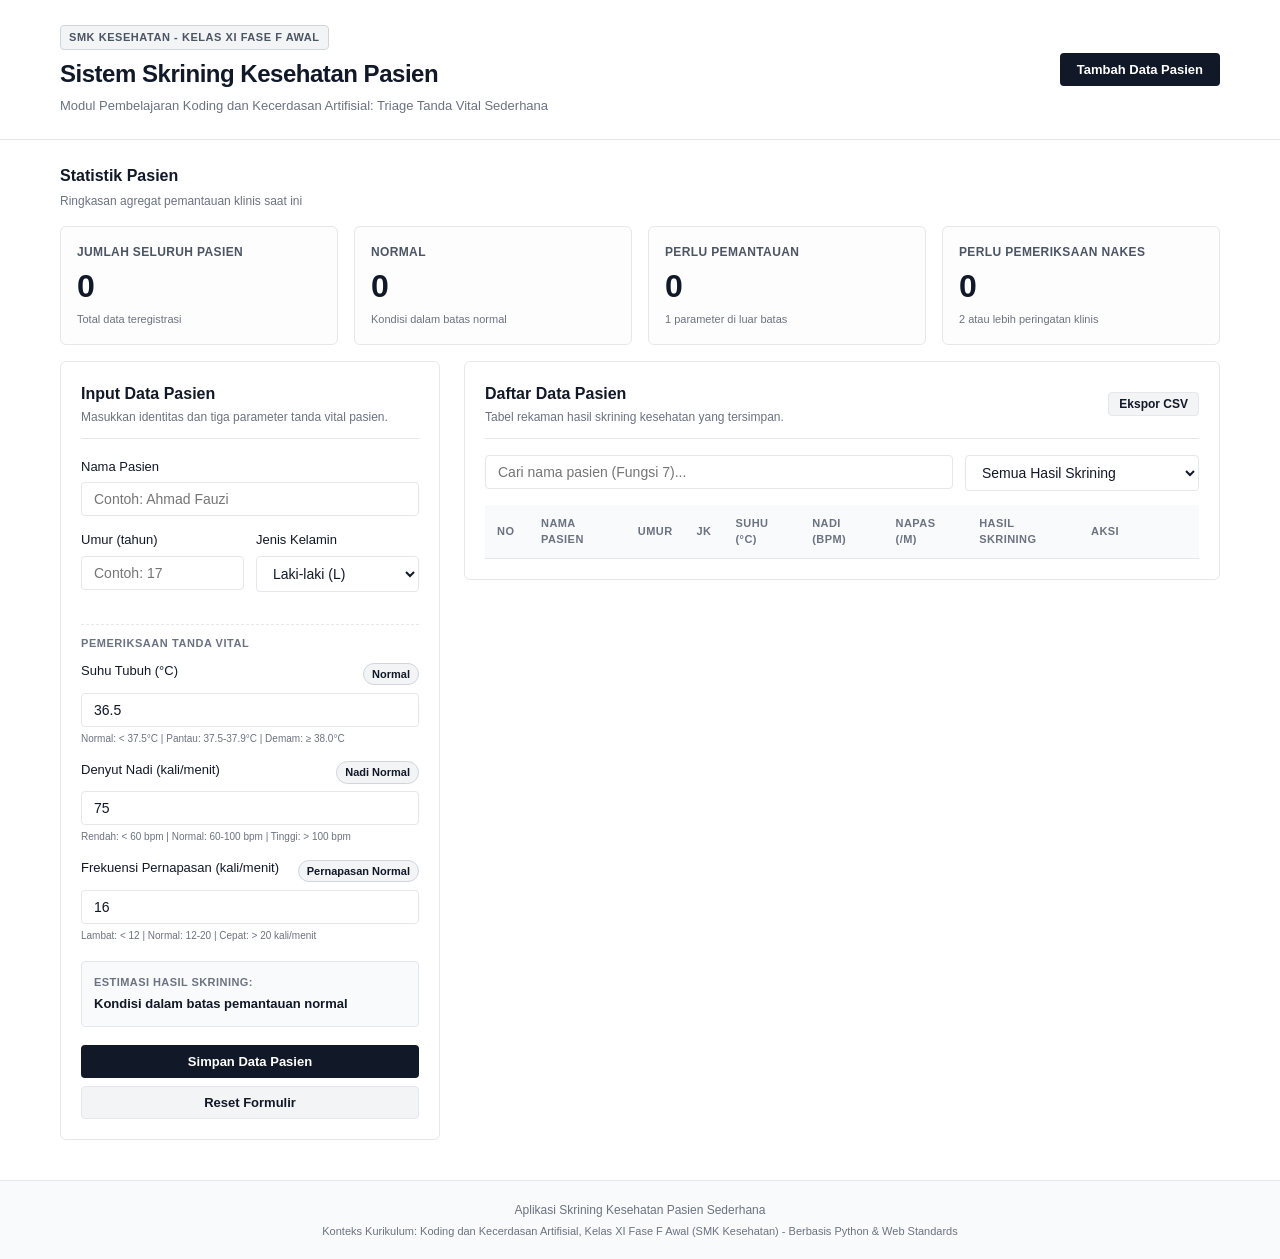
==== index.html @ f13327d2 "feat(pages): add root index.html and offline storage fallback for GitHub Pages" ====
<!DOCTYPE html>
<html lang="id">
<head>
  <meta charset="UTF-8">
  <meta name="viewport" content="width=device-width, initial-scale=1.0">
  <title>Sistem Skrining Kesehatan Pasien</title>
  <link rel="stylesheet" href="./static/css/style.css">
</head>
<body>
  <div class="app-layout">
    <header class="app-header">
      <div class="header-container">
        <div class="header-brand">
          <div class="brand-badge">SMK Kesehatan - Kelas XI Fase F Awal</div>
          <h1 class="brand-title">Sistem Skrining Kesehatan Pasien</h1>
          <p class="brand-subtitle">Modul Pembelajaran Koding dan Kecerdasan Artifisial: Triage Tanda Vital Sederhana</p>
        </div>
        <div class="header-actions">
          <button id="btn-scroll-form" class="btn btn-primary">Tambah Data Pasien</button>
        </div>
      </div>
    </header>

    <main class="app-main">
      <div class="container">
        <!-- STATISTIK PASIEN (MENU 4) -->
        <section class="stats-section">
          <div class="section-heading">
            <h2 class="section-title">Statistik Pasien</h2>
            <span class="section-caption">Ringkasan agregat pemantauan klinis saat ini</span>
          </div>
          <div class="stats-grid">
            <div class="stat-card">
              <div class="stat-label">Jumlah Seluruh Pasien</div>
              <div class="stat-value" id="stats-total">0</div>
              <div class="stat-meta">Total data teregistrasi</div>
            </div>
            <div class="stat-card">
              <div class="stat-label">Normal</div>
              <div class="stat-value" id="stats-normal">0</div>
              <div class="stat-meta">Kondisi dalam batas normal</div>
            </div>
            <div class="stat-card">
              <div class="stat-label">Perlu Pemantauan</div>
              <div class="stat-value" id="stats-pemantauan">0</div>
              <div class="stat-meta">1 parameter di luar batas</div>
            </div>
            <div class="stat-card">
              <div class="stat-label">Perlu Pemeriksaan Nakes</div>
              <div class="stat-value" id="stats-pemeriksaan">0</div>
              <div class="stat-meta">2 atau lebih peringatan klinis</div>
            </div>
          </div>
        </section>

        <div class="dashboard-split">
          <!-- FORM INPUT DATA PASIEN (MENU 1) -->
          <section class="form-section" id="form-container">
            <div class="panel">
              <div class="panel-header">
                <h2 class="panel-title">Input Data Pasien</h2>
                <p class="panel-desc">Masukkan identitas dan tiga parameter tanda vital pasien.</p>
              </div>

              <form id="patient-form" class="patient-form" novalidate>
                <div class="form-group">
                  <label for="input-nama" class="form-label">Nama Pasien</label>
                  <input type="text" id="input-nama" class="form-control" placeholder="Contoh: Ahmad Fauzi" required>
                </div>

                <div class="form-row">
                  <div class="form-group col-half">
                    <label for="input-umur" class="form-label">Umur (tahun)</label>
                    <input type="number" id="input-umur" class="form-control" placeholder="Contoh: 17" min="1" max="120" required>
                  </div>
                  <div class="form-group col-half">
                    <label for="input-gender" class="form-label">Jenis Kelamin</label>
                    <select id="input-gender" class="form-control" required>
                      <option value="L">Laki-laki (L)</option>
                      <option value="P">Perempuan (P)</option>
                    </select>
                  </div>
                </div>

                <div class="vital-section-title">Pemeriksaan Tanda Vital</div>

                <div class="form-group">
                  <div class="vital-header">
                    <label for="input-suhu" class="form-label">Suhu Tubuh (&deg;C)</label>
                    <span id="badge-suhu" class="status-pill">Normal</span>
                  </div>
                  <input type="number" id="input-suhu" class="form-control" step="0.1" placeholder="36.5" min="30" max="45" value="36.5" required>
                  <span class="field-hint">Normal: &lt; 37.5&deg;C | Pantau: 37.5-37.9&deg;C | Demam: &ge; 38.0&deg;C</span>
                </div>

                <div class="form-group">
                  <div class="vital-header">
                    <label for="input-nadi" class="form-label">Denyut Nadi (kali/menit)</label>
                    <span id="badge-nadi" class="status-pill">Nadi Normal</span>
                  </div>
                  <input type="number" id="input-nadi" class="form-control" placeholder="75" min="30" max="220" value="75" required>
                  <span class="field-hint">Rendah: &lt; 60 bpm | Normal: 60-100 bpm | Tinggi: &gt; 100 bpm</span>
                </div>

                <div class="form-group">
                  <div class="vital-header">
                    <label for="input-napas" class="form-label">Frekuensi Pernapasan (kali/menit)</label>
                    <span id="badge-napas" class="status-pill">Pernapasan Normal</span>
                  </div>
                  <input type="number" id="input-napas" class="form-control" placeholder="16" min="5" max="60" value="16" required>
                  <span class="field-hint">Lambat: &lt; 12 | Normal: 12-20 | Cepat: &gt; 20 kali/menit</span>
                </div>

                <!-- LIVE TRIAGE OUTCOME PREVIEW -->
                <div class="triage-preview-box">
                  <div class="triage-preview-label">Estimasi Hasil Skrining:</div>
                  <div id="badge-skrining-summary" class="triage-preview-value">
                    Kondisi dalam batas pemantauan normal
                  </div>
                </div>

                <div class="form-actions">
                  <button type="submit" id="btn-submit" class="btn btn-primary btn-block">
                    Simpan Data Pasien
                  </button>
                  <button type="button" id="btn-reset" class="btn btn-secondary btn-block">
                    Reset Formulir
                  </button>
                </div>
              </form>
            </div>
          </section>

          <!-- DAFTAR DATA PASIEN (MENU 2 & 3) -->
          <section class="table-section">
            <div class="panel">
              <div class="panel-header-split">
                <div>
                  <h2 class="panel-title">Daftar Data Pasien</h2>
                  <p class="panel-desc">Tabel rekaman hasil skrining kesehatan yang tersimpan.</p>
                </div>
                <div class="header-export">
                  <button id="btn-export-csv" class="btn btn-secondary btn-sm">Ekspor CSV</button>
                </div>
              </div>

              <!-- CARI PASIEN & FILTER -->
              <div class="filter-bar">
                <div class="search-box">
                  <input type="text" id="search-input" class="form-control" placeholder="Cari nama pasien (Fungsi 7)...">
                </div>
                <div class="filter-box">
                  <select id="filter-status" class="form-control">
                    <option value="">Semua Hasil Skrining</option>
                    <option value="Kondisi dalam batas pemantauan normal">Normal</option>
                    <option value="Perlu pemantauan lebih lanjut">Perlu Pemantauan</option>
                    <option value="Disarankan pemeriksaan oleh tenaga kesehatan">Perlu Pemeriksaan</option>
                  </select>
                </div>
              </div>

              <!-- TABLE -->
              <div class="table-responsive">
                <table class="data-table">
                  <thead>
                    <tr>
                      <th class="th-num">No</th>
                      <th>Nama Pasien</th>
                      <th>Umur</th>
                      <th>JK</th>
                      <th>Suhu (&deg;C)</th>
                      <th>Nadi (bpm)</th>
                      <th>Napas (/m)</th>
                      <th>Hasil Skrining</th>
                      <th class="th-action">Aksi</th>
                    </tr>
                  </thead>
                  <tbody id="table-body">
                    <!-- Populated dynamically via JS -->
                  </tbody>
                </table>
              </div>

              <div id="empty-state" class="empty-state" style="display: none;">
                <p class="empty-title">Belum ada data pasien.</p>
                <p class="empty-desc">Silakan masukkan data pasien baru pada formulir di sebelah kiri.</p>
              </div>
            </div>
          </section>
        </div>
      </div>

      <!-- MODAL DETAIL / REFERRAL SLIP -->
      <div id="detail-modal" class="modal-overlay" style="display: none;">
        <div class="modal-card">
          <div class="modal-header">
            <h3 class="modal-title">Lembar Skrining Pasien</h3>
            <button id="btn-close-modal" class="modal-close" aria-label="Tutup">&times;</button>
          </div>
          <div class="modal-body" id="modal-content">
            <!-- Populated via JS -->
          </div>
          <div class="modal-footer">
            <button id="btn-print-modal" class="btn btn-secondary">Cetak Slip</button>
            <button id="btn-dismiss-modal" class="btn btn-primary">Tutup</button>
          </div>
        </div>
      </div>

      <!-- TOAST NOTIFICATION -->
      <div id="toast" class="toast" style="display: none;"></div>
    </main>

    <footer class="app-footer">
      <div class="container footer-content">
        <p>Aplikasi Skrining Kesehatan Pasien Sederhana</p>
        <p class="footer-meta">Konteks Kurikulum: Koding dan Kecerdasan Artifisial, Kelas XI Fase F Awal (SMK Kesehatan) - Berbasis Python &amp; Web Standards</p>
      </div>
    </footer>
  </div>
  <script src="./static/js/app.js"></script>
</body>
</html>
---- static/css/style.css ----
/* Pure Crisp Monochrome Light Design System */
:root {
  --bg-page: #ffffff;
  --bg-panel: #ffffff;
  --bg-subtle: #f9fafb;
  --bg-card: #fdfdfd;
  --border-light: #e5e7eb;
  --border-focus: #111827;
  --text-main: #111827;
  --text-muted: #4b5563;
  --text-caption: #6b7280;
  --btn-primary-bg: #111827;
  --btn-primary-text: #ffffff;
  --btn-secondary-bg: #f3f4f6;
  --btn-secondary-text: #111827;
  --btn-secondary-border: #e5e7eb;
  --pill-bg: #f3f4f6;
  --pill-border: #d1d5db;
  --pill-text: #111827;
  --danger-text: #991b1b;
  --danger-bg: #fef2f2;
  --danger-border: #fecaca;
  --warning-text: #854d0e;
  --warning-bg: #fefce8;
  --warning-border: #fef08a;
  --success-text: #166534;
  --success-bg: #f0fdf4;
  --success-border: #bbf7d0;
  --radius-sm: 4px;
  --radius-md: 6px;
  --radius-lg: 8px;
  --font-family: -apple-system, BlinkMacSystemFont, "Segoe UI", Roboto, "Helvetica Neue", Arial, sans-serif;
}

* {
  box-sizing: border-box;
  margin: 0;
  padding: 0;
}

body {
  font-family: var(--font-family);
  background-color: var(--bg-page);
  color: var(--text-main);
  line-height: 1.5;
  -webkit-font-smoothing: antialiased;
}

.app-layout {
  min-height: 100vh;
  display: flex;
  flex-direction: column;
}

.container {
  max-width: 1200px;
  margin: 0 auto;
  padding: 0 20px;
  width: 100%;
}

/* Header */
.app-header {
  border-bottom: 1px solid var(--border-light);
  background-color: var(--bg-page);
  padding: 24px 0;
}

.header-container {
  max-width: 1200px;
  margin: 0 auto;
  padding: 0 20px;
  display: flex;
  justify-content: space-between;
  align-items: center;
  flex-wrap: wrap;
  gap: 16px;
}

.brand-badge {
  display: inline-block;
  font-size: 11px;
  font-weight: 600;
  text-transform: uppercase;
  letter-spacing: 0.05em;
  padding: 3px 8px;
  background-color: var(--pill-bg);
  border: 1px solid var(--pill-border);
  border-radius: var(--radius-sm);
  color: var(--text-muted);
  margin-bottom: 6px;
}

.brand-title {
  font-size: 24px;
  font-weight: 700;
  letter-spacing: -0.02em;
  color: var(--text-main);
}

.brand-subtitle {
  font-size: 13px;
  color: var(--text-caption);
  margin-top: 4px;
}

/* Stats Section */
.stats-section {
  padding: 24px 0 16px;
}

.section-heading {
  margin-bottom: 14px;
}

.section-title {
  font-size: 16px;
  font-weight: 600;
  color: var(--text-main);
}

.section-caption {
  font-size: 12px;
  color: var(--text-caption);
}

.stats-grid {
  display: grid;
  grid-template-columns: repeat(auto-fit, minmax(220px, 1fr));
  gap: 16px;
}

.stat-card {
  background: var(--bg-card);
  border: 1px solid var(--border-light);
  border-radius: var(--radius-md);
  padding: 16px;
}

.stat-label {
  font-size: 12px;
  font-weight: 600;
  text-transform: uppercase;
  letter-spacing: 0.03em;
  color: var(--text-muted);
}

.stat-value {
  font-size: 32px;
  font-weight: 700;
  line-height: 1.2;
  margin: 6px 0;
  color: var(--text-main);
}

.stat-meta {
  font-size: 11px;
  color: var(--text-caption);
}

/* Split Dashboard Layout */
.dashboard-split {
  display: grid;
  grid-template-columns: 380px 1fr;
  gap: 24px;
  margin-bottom: 40px;
  align-items: start;
}

@media (max-width: 960px) {
  .dashboard-split {
    grid-template-columns: 1fr;
  }
}

/* Panels */
.panel {
  background: var(--bg-panel);
  border: 1px solid var(--border-light);
  border-radius: var(--radius-md);
  padding: 20px;
}

.panel-header {
  margin-bottom: 18px;
  padding-bottom: 12px;
  border-bottom: 1px solid var(--border-light);
}

.panel-header-split {
  display: flex;
  justify-content: space-between;
  align-items: center;
  margin-bottom: 16px;
  padding-bottom: 12px;
  border-bottom: 1px solid var(--border-light);
  flex-wrap: wrap;
  gap: 10px;
}

.panel-title {
  font-size: 16px;
  font-weight: 600;
  color: var(--text-main);
}

.panel-desc {
  font-size: 12px;
  color: var(--text-caption);
  margin-top: 2px;
}

/* Forms */
.form-group {
  margin-bottom: 14px;
}

.form-row {
  display: flex;
  gap: 12px;
}

.col-half {
  flex: 1;
}

.form-label {
  display: block;
  font-size: 13px;
  font-weight: 500;
  color: var(--text-main);
  margin-bottom: 6px;
}

.vital-header {
  display: flex;
  justify-content: space-between;
  align-items: center;
  margin-bottom: 6px;
}

.vital-section-title {
  font-size: 11px;
  font-weight: 700;
  text-transform: uppercase;
  letter-spacing: 0.05em;
  color: var(--text-caption);
  margin: 18px 0 10px;
  padding-top: 10px;
  border-top: 1px dashed var(--border-light);
}

.form-control {
  width: 100%;
  padding: 8px 12px;
  font-size: 14px;
  font-family: inherit;
  color: var(--text-main);
  background-color: #ffffff;
  border: 1px solid var(--border-light);
  border-radius: var(--radius-sm);
  outline: none;
  transition: border-color 0.15s ease;
}

.form-control:focus {
  border-color: var(--border-focus);
}

.field-hint {
  display: block;
  font-size: 10px;
  color: var(--text-caption);
  margin-top: 4px;
}

/* Status Pills */
.status-pill {
  display: inline-block;
  font-size: 11px;
  font-weight: 600;
  padding: 2px 8px;
  border-radius: 9999px;
  background-color: var(--pill-bg);
  border: 1px solid var(--pill-border);
  color: var(--pill-text);
}

.status-pill.status-normal {
  background-color: var(--success-bg);
  border-color: var(--success-border);
  color: var(--success-text);
}

.status-pill.status-warning {
  background-color: var(--warning-bg);
  border-color: var(--warning-border);
  color: var(--warning-text);
}

.status-pill.status-danger {
  background-color: var(--danger-bg);
  border-color: var(--danger-border);
  color: var(--danger-text);
}

/* Triage Preview Box */
.triage-preview-box {
  background-color: var(--bg-subtle);
  border: 1px solid var(--border-light);
  border-radius: var(--radius-sm);
  padding: 12px;
  margin: 18px 0;
}

.triage-preview-label {
  font-size: 11px;
  text-transform: uppercase;
  font-weight: 600;
  letter-spacing: 0.04em;
  color: var(--text-caption);
  margin-bottom: 4px;
}

.triage-preview-value {
  font-size: 13px;
  font-weight: 600;
  color: var(--text-main);
}

/* Buttons */
.btn {
  display: inline-flex;
  align-items: center;
  justify-content: center;
  font-size: 13px;
  font-weight: 600;
  font-family: inherit;
  padding: 8px 16px;
  border-radius: var(--radius-sm);
  cursor: pointer;
  border: 1px solid transparent;
  transition: opacity 0.15s ease, background-color 0.15s ease;
  text-decoration: none;
}

.btn-primary {
  background-color: var(--btn-primary-bg);
  color: var(--btn-primary-text);
}

.btn-primary:hover {
  opacity: 0.9;
}

.btn-secondary {
  background-color: var(--btn-secondary-bg);
  color: var(--btn-secondary-text);
  border-color: var(--btn-secondary-border);
}

.btn-secondary:hover {
  background-color: #e5e7eb;
}

.btn-sm {
  padding: 4px 10px;
  font-size: 12px;
}

.btn-block {
  width: 100%;
}

.form-actions {
  display: flex;
  flex-direction: column;
  gap: 8px;
  margin-top: 16px;
}

/* Filter Bar */
.filter-bar {
  display: flex;
  gap: 12px;
  margin-bottom: 14px;
  flex-wrap: wrap;
}

.search-box {
  flex: 2;
  min-width: 200px;
}

.filter-box {
  flex: 1;
  min-width: 160px;
}

/* Table */
.table-responsive {
  overflow-x: auto;
}

.data-table {
  width: 100%;
  border-collapse: collapse;
  font-size: 13px;
}

.data-table th {
  text-align: left;
  padding: 10px 12px;
  font-size: 11px;
  font-weight: 600;
  text-transform: uppercase;
  letter-spacing: 0.04em;
  color: var(--text-caption);
  background-color: var(--bg-subtle);
  border-bottom: 1px solid var(--border-light);
}

.data-table td {
  padding: 12px;
  border-bottom: 1px solid var(--border-light);
  vertical-align: middle;
}

.data-table tr:hover {
  background-color: #fafafa;
}

.th-num {
  width: 44px;
}

.th-action {
  width: 120px;
  text-align: right;
}

.action-btns {
  display: flex;
  gap: 6px;
  justify-content: flex-end;
}

.btn-table-icon {
  padding: 3px 8px;
  font-size: 11px;
  font-weight: 500;
  border-radius: var(--radius-sm);
  border: 1px solid var(--border-light);
  background-color: #ffffff;
  color: var(--text-main);
  cursor: pointer;
}

.btn-table-icon:hover {
  background-color: var(--bg-subtle);
}

.btn-table-danger {
  color: var(--danger-text);
  border-color: var(--danger-border);
}

.btn-table-danger:hover {
  background-color: var(--danger-bg);
}

/* Empty State */
.empty-state {
  text-align: center;
  padding: 40px 20px;
}

.empty-title {
  font-size: 14px;
  font-weight: 600;
  color: var(--text-main);
}

.empty-desc {
  font-size: 12px;
  color: var(--text-caption);
  margin-top: 4px;
}

/* Modal */
.modal-overlay {
  position: fixed;
  inset: 0;
  background-color: rgba(0, 0, 0, 0.4);
  display: flex;
  align-items: center;
  justify-content: center;
  padding: 20px;
  z-index: 1000;
}

.modal-card {
  background-color: #ffffff;
  border: 1px solid var(--border-light);
  border-radius: var(--radius-md);
  max-width: 520px;
  width: 100%;
  box-shadow: 0 10px 25px rgba(0, 0, 0, 0.1);
}

.modal-header {
  display: flex;
  justify-content: space-between;
  align-items: center;
  padding: 16px 20px;
  border-bottom: 1px solid var(--border-light);
}

.modal-title {
  font-size: 15px;
  font-weight: 600;
  color: var(--text-main);
}

.modal-close {
  background: none;
  border: none;
  font-size: 20px;
  line-height: 1;
  color: var(--text-caption);
  cursor: pointer;
}

.modal-body {
  padding: 20px;
  font-size: 13px;
}

.modal-footer {
  display: flex;
  justify-content: flex-end;
  gap: 8px;
  padding: 12px 20px;
  border-top: 1px solid var(--border-light);
  background-color: var(--bg-subtle);
}

.slip-detail-grid {
  display: grid;
  grid-template-columns: 140px 1fr;
  row-gap: 8px;
  column-gap: 12px;
  margin-top: 12px;
}

.slip-label {
  font-weight: 600;
  color: var(--text-muted);
}

.slip-value {
  color: var(--text-main);
}

/* Toast */
.toast {
  position: fixed;
  bottom: 24px;
  right: 24px;
  background-color: var(--text-main);
  color: #ffffff;
  padding: 10px 16px;
  border-radius: var(--radius-sm);
  font-size: 12px;
  font-weight: 500;
  box-shadow: 0 4px 12px rgba(0, 0, 0, 0.15);
  z-index: 2000;
}

/* Footer */
.app-footer {
  margin-top: auto;
  border-top: 1px solid var(--border-light);
  padding: 20px 0;
  background-color: var(--bg-subtle);
}

.footer-content {
  font-size: 12px;
  color: var(--text-caption);
  text-align: center;
}

.footer-meta {
  font-size: 11px;
  margin-top: 4px;
}
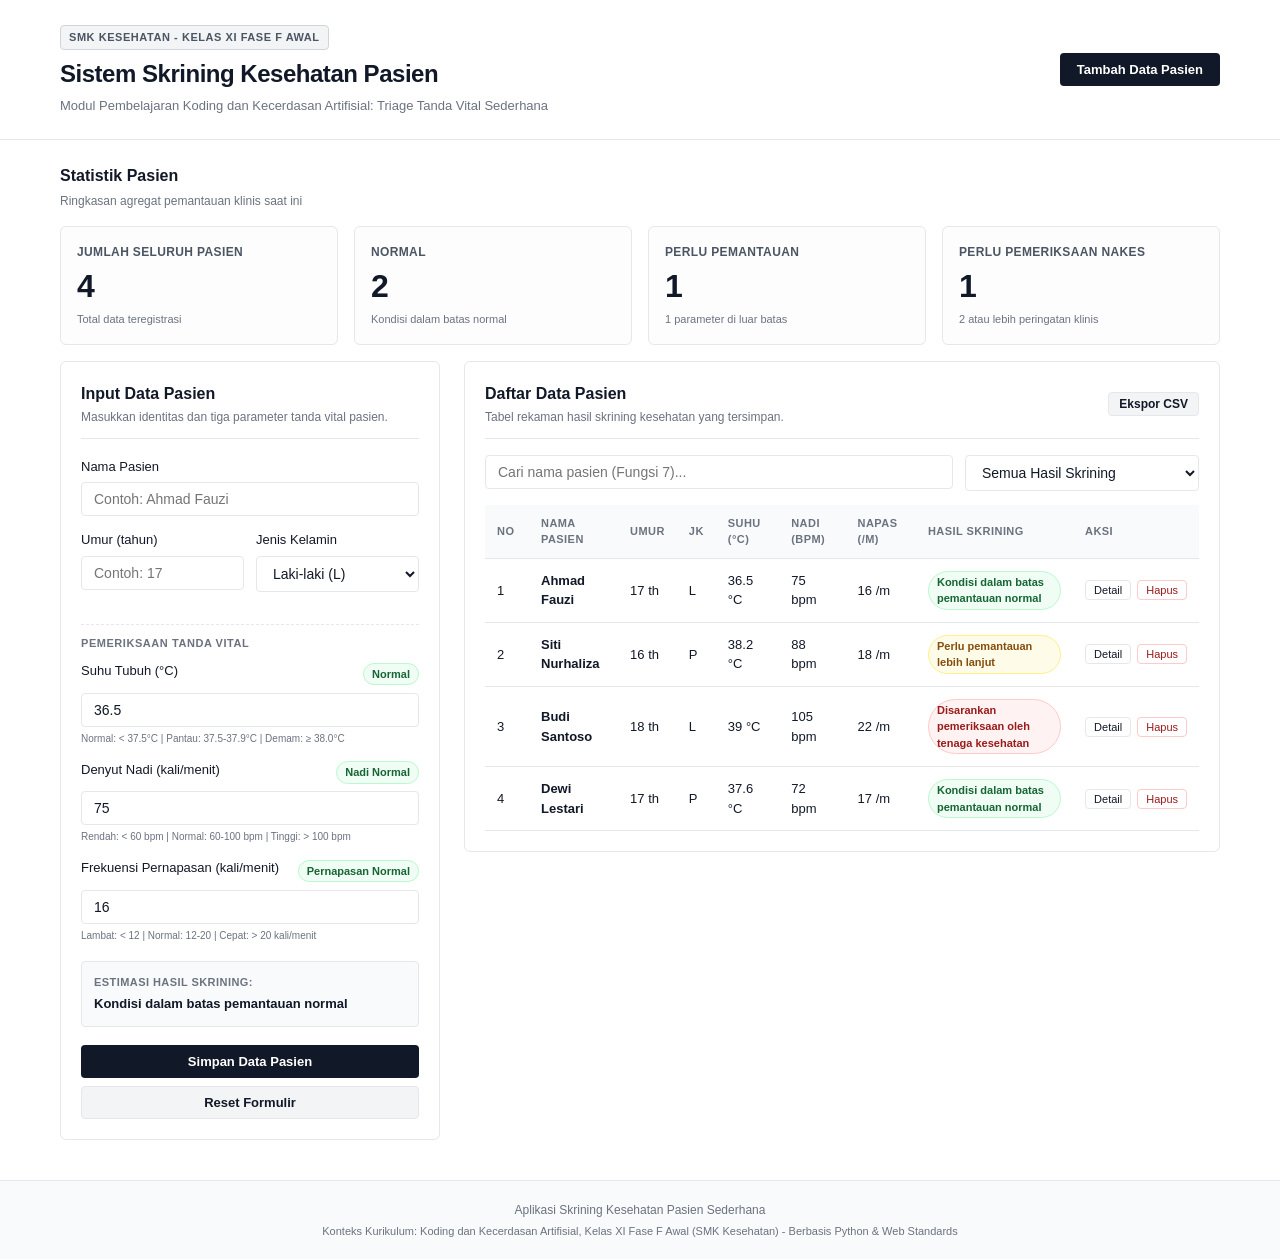
==== commit a06fcf29: "fix(triage): restore client script and reactive vital evaluation (closes task-002)" ====
--- a/index.html
+++ b/index.html
@@ -221,3 +221,4 @@
   <script src="./static/js/app.js"></script>
 </body>
 </html>
+
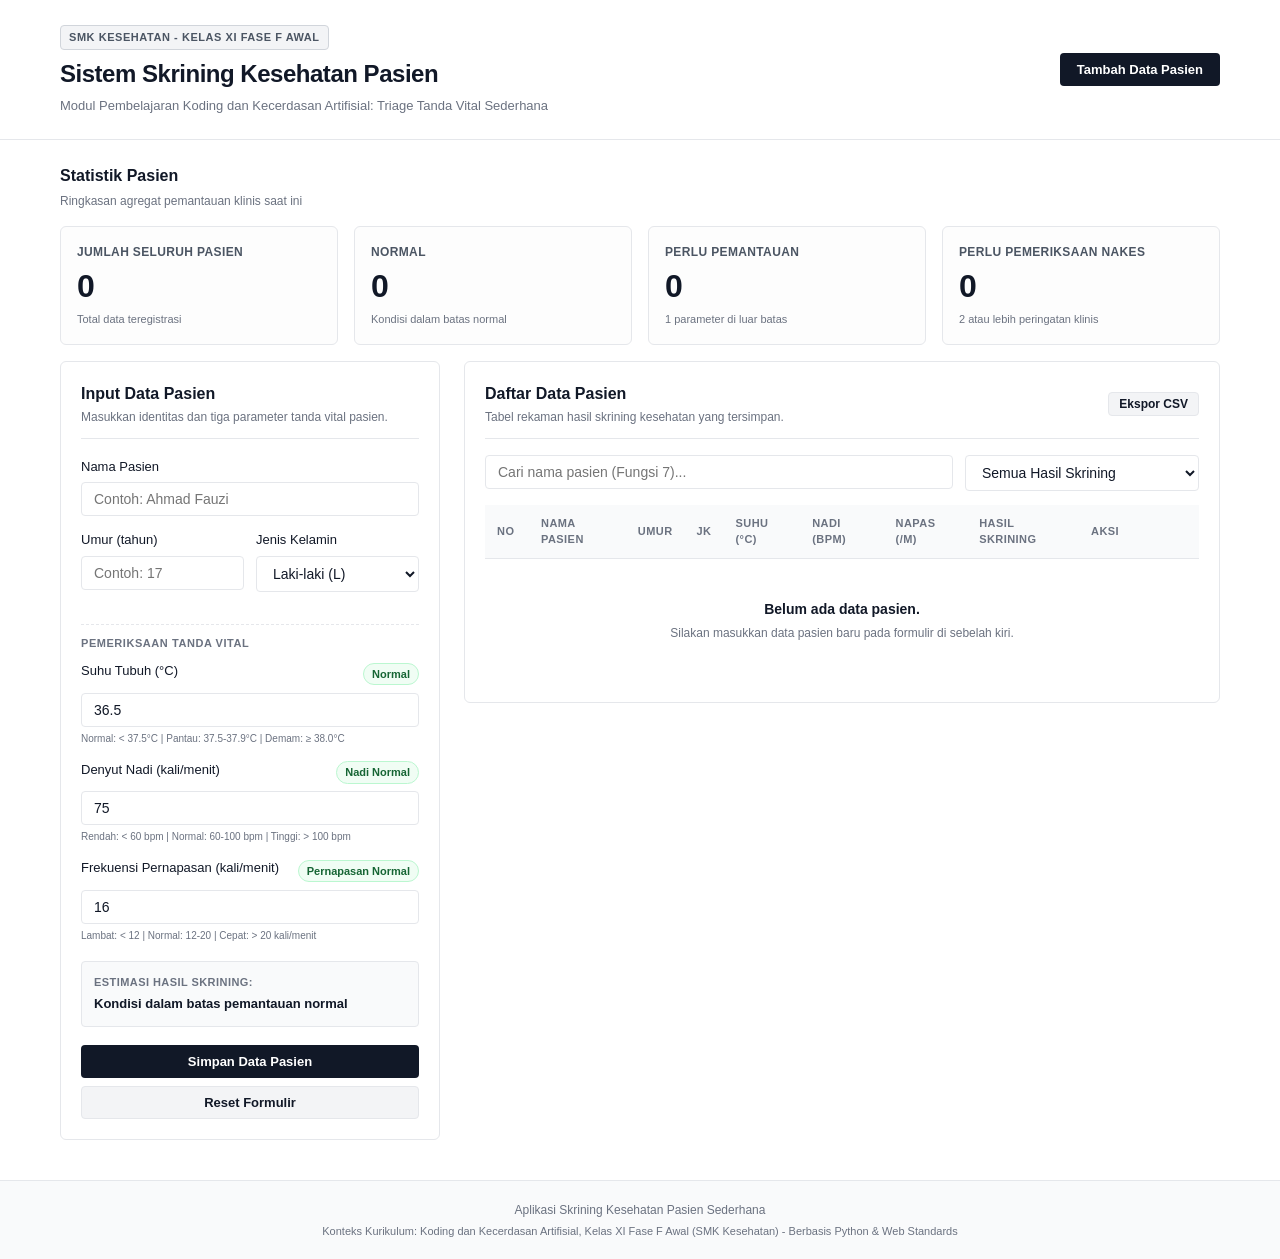
==== commit 9b08d963: "fix(storage): auto-purge legacy ghost records from client localStorage" ====
--- a/index.html
+++ b/index.html
@@ -218,7 +218,7 @@
       </div>
     </footer>
   </div>
-  <script src="./static/js/app.js"></script>
+  <script src="./static/js/app.js?v=3"></script>
 </body>
 </html>
 
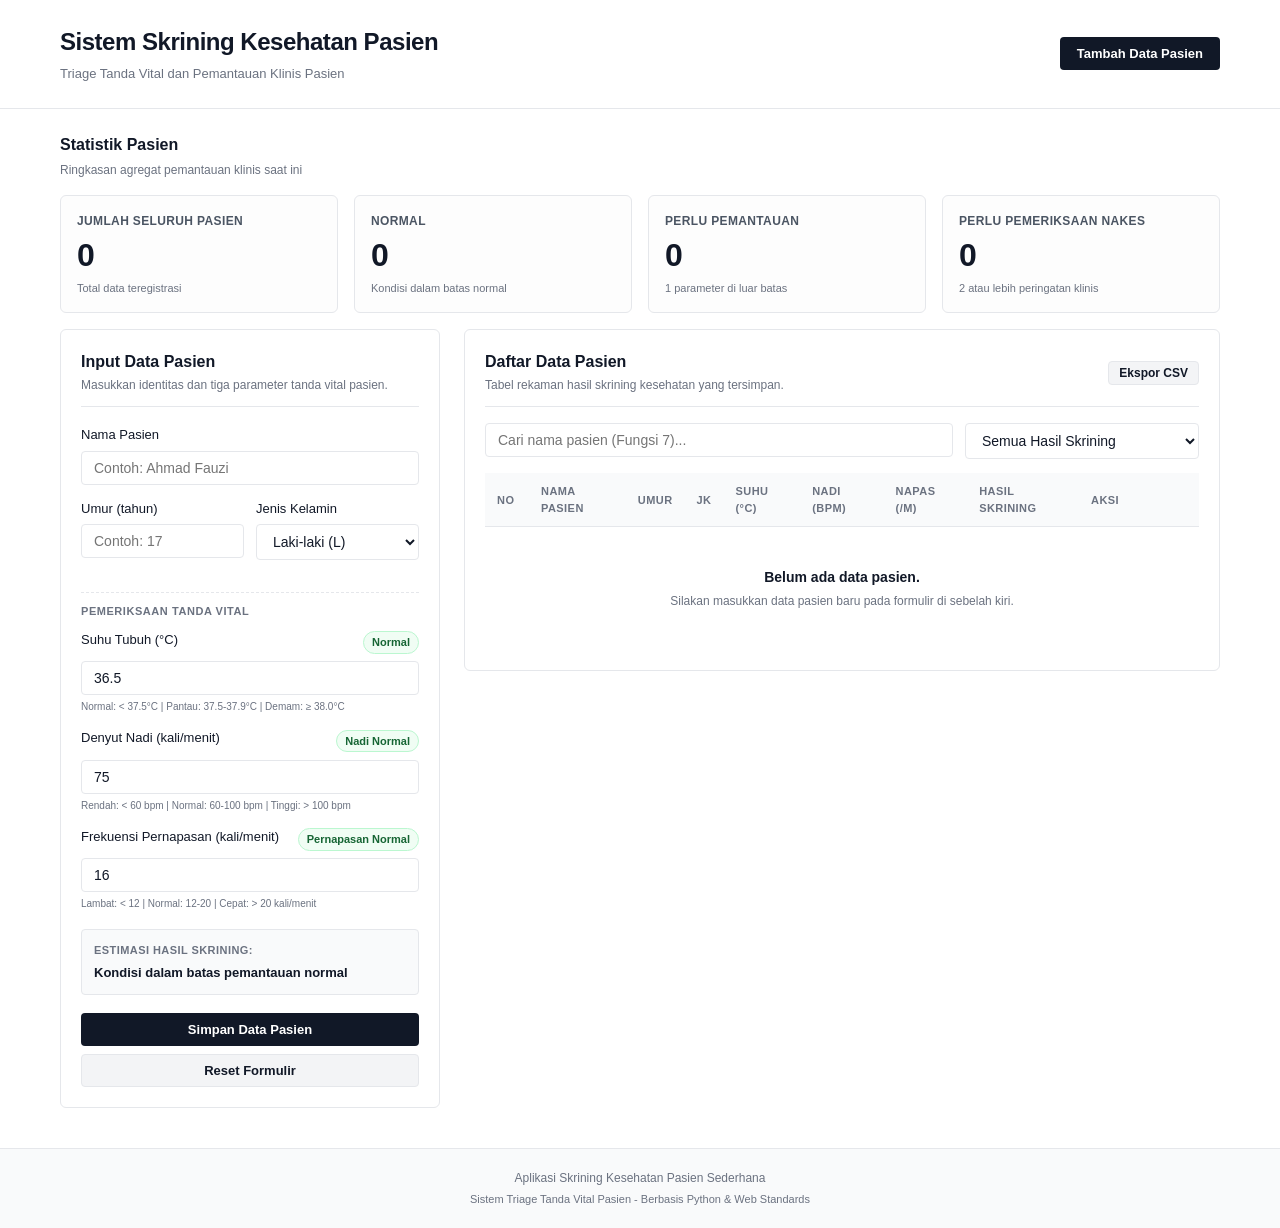
==== commit 9f430f01: "style(ui): purge curriculum badge and school metadata from header and footer" ====
--- a/index.html
+++ b/index.html
@@ -11,9 +11,8 @@
     <header class="app-header">
       <div class="header-container">
         <div class="header-brand">
-          <div class="brand-badge">SMK Kesehatan - Kelas XI Fase F Awal</div>
           <h1 class="brand-title">Sistem Skrining Kesehatan Pasien</h1>
-          <p class="brand-subtitle">Modul Pembelajaran Koding dan Kecerdasan Artifisial: Triage Tanda Vital Sederhana</p>
+          <p class="brand-subtitle">Triage Tanda Vital dan Pemantauan Klinis Pasien</p>
         </div>
         <div class="header-actions">
           <button id="btn-scroll-form" class="btn btn-primary">Tambah Data Pasien</button>
@@ -207,6 +206,24 @@
         </div>
       </div>
 
+      <!-- MODAL KONFIRMASI HAPUS (CUSTOM IN-APP) -->
+      <div id="confirm-modal" class="modal-overlay" style="display: none;">
+        <div class="modal-card modal-card-sm">
+          <div class="modal-header">
+            <h3 class="modal-title">Konfirmasi Hapus Pasien</h3>
+            <button id="btn-close-confirm" class="modal-close" aria-label="Tutup">&times;</button>
+          </div>
+          <div class="modal-body">
+            <p id="confirm-modal-text">Apakah kamu yakin ingin menghapus data pasien ini?</p>
+            <p class="modal-subtext">Data yang dihapus tidak dapat dipulihkan kembali.</p>
+          </div>
+          <div class="modal-footer">
+            <button type="button" id="btn-cancel-delete" class="btn btn-secondary">Batal</button>
+            <button type="button" id="btn-confirm-delete" class="btn btn-danger">Hapus Pasien</button>
+          </div>
+        </div>
+      </div>
+
       <!-- TOAST NOTIFICATION -->
       <div id="toast" class="toast" style="display: none;"></div>
     </main>
@@ -214,11 +231,11 @@
     <footer class="app-footer">
       <div class="container footer-content">
         <p>Aplikasi Skrining Kesehatan Pasien Sederhana</p>
-        <p class="footer-meta">Konteks Kurikulum: Koding dan Kecerdasan Artifisial, Kelas XI Fase F Awal (SMK Kesehatan) - Berbasis Python &amp; Web Standards</p>
+        <p class="footer-meta">Sistem Triage Tanda Vital Pasien - Berbasis Python &amp; Web Standards</p>
       </div>
     </footer>
   </div>
-  <script src="./static/js/app.js?v=3"></script>
+  <script src="./static/js/app.js?v=5"></script>
 </body>
 </html>
 
--- a/static/css/style.css
+++ b/static/css/style.css
@@ -363,6 +363,16 @@
   background-color: #e5e7eb;
 }
 
+.btn-danger {
+  background-color: #e11d48;
+  color: #ffffff;
+  border-color: #be123c;
+}
+
+.btn-danger:hover {
+  background-color: #be123c;
+}
+
 .btn-sm {
   padding: 4px 10px;
   font-size: 12px;
@@ -506,6 +516,16 @@
   max-width: 520px;
   width: 100%;
   box-shadow: 0 10px 25px rgba(0, 0, 0, 0.1);
+}
+
+.modal-card-sm {
+  max-width: 400px;
+}
+
+.modal-subtext {
+  font-size: 11px;
+  color: var(--text-caption);
+  margin-top: 6px;
 }
 
 .modal-header {
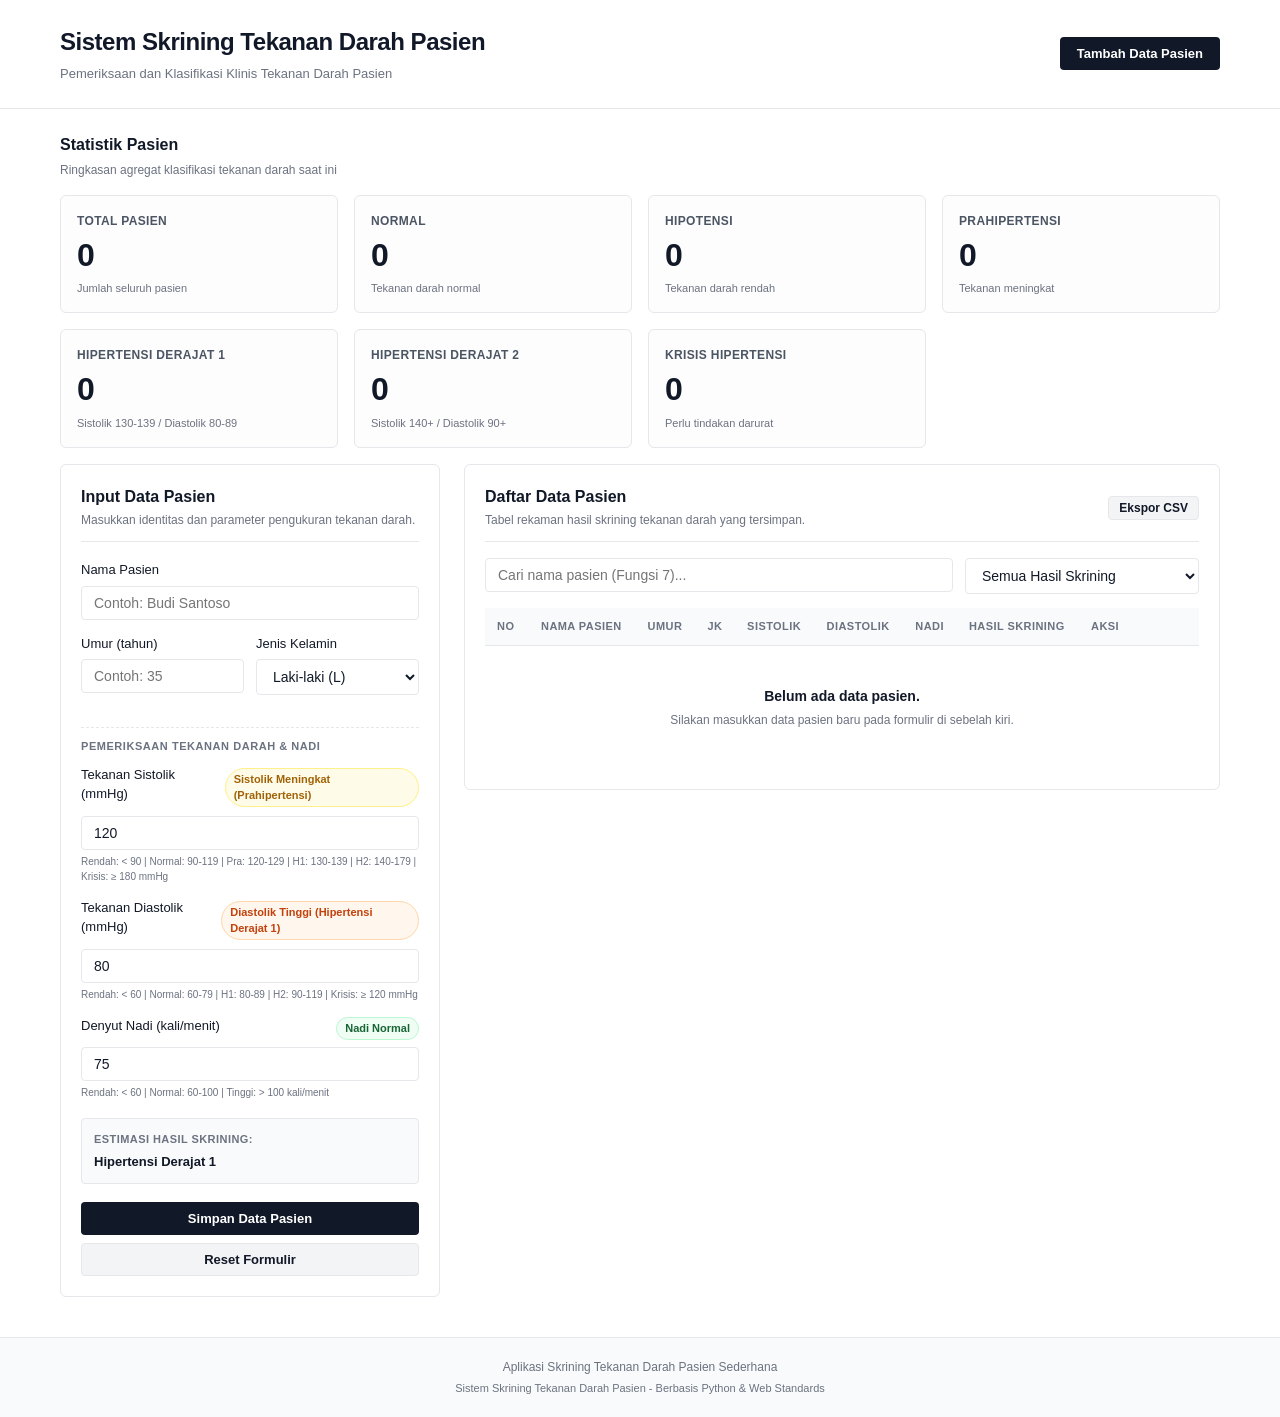
==== commit 084fda21: "feat(ui): complete web transition to blood pressure screening system" ====
--- a/index.html
+++ b/index.html
@@ -3,7 +3,7 @@
 <head>
   <meta charset="UTF-8">
   <meta name="viewport" content="width=device-width, initial-scale=1.0">
-  <title>Sistem Skrining Kesehatan Pasien</title>
+  <title>Sistem Skrining Tekanan Darah Pasien</title>
   <link rel="stylesheet" href="./static/css/style.css">
 </head>
 <body>
@@ -11,8 +11,8 @@
     <header class="app-header">
       <div class="header-container">
         <div class="header-brand">
-          <h1 class="brand-title">Sistem Skrining Kesehatan Pasien</h1>
-          <p class="brand-subtitle">Triage Tanda Vital dan Pemantauan Klinis Pasien</p>
+          <h1 class="brand-title">Sistem Skrining Tekanan Darah Pasien</h1>
+          <p class="brand-subtitle">Pemeriksaan dan Klasifikasi Klinis Tekanan Darah Pasien</p>
         </div>
         <div class="header-actions">
           <button id="btn-scroll-form" class="btn btn-primary">Tambah Data Pasien</button>
@@ -26,28 +26,43 @@
         <section class="stats-section">
           <div class="section-heading">
             <h2 class="section-title">Statistik Pasien</h2>
-            <span class="section-caption">Ringkasan agregat pemantauan klinis saat ini</span>
+            <span class="section-caption">Ringkasan agregat klasifikasi tekanan darah saat ini</span>
           </div>
           <div class="stats-grid">
             <div class="stat-card">
-              <div class="stat-label">Jumlah Seluruh Pasien</div>
+              <div class="stat-label">Total Pasien</div>
               <div class="stat-value" id="stats-total">0</div>
-              <div class="stat-meta">Total data teregistrasi</div>
+              <div class="stat-meta">Jumlah seluruh pasien</div>
             </div>
             <div class="stat-card">
               <div class="stat-label">Normal</div>
               <div class="stat-value" id="stats-normal">0</div>
-              <div class="stat-meta">Kondisi dalam batas normal</div>
-            </div>
-            <div class="stat-card">
-              <div class="stat-label">Perlu Pemantauan</div>
-              <div class="stat-value" id="stats-pemantauan">0</div>
-              <div class="stat-meta">1 parameter di luar batas</div>
-            </div>
-            <div class="stat-card">
-              <div class="stat-label">Perlu Pemeriksaan Nakes</div>
-              <div class="stat-value" id="stats-pemeriksaan">0</div>
-              <div class="stat-meta">2 atau lebih peringatan klinis</div>
+              <div class="stat-meta">Tekanan darah normal</div>
+            </div>
+            <div class="stat-card">
+              <div class="stat-label">Hipotensi</div>
+              <div class="stat-value" id="stats-hipotensi">0</div>
+              <div class="stat-meta">Tekanan darah rendah</div>
+            </div>
+            <div class="stat-card">
+              <div class="stat-label">Prahipertensi</div>
+              <div class="stat-value" id="stats-prahipertensi">0</div>
+              <div class="stat-meta">Tekanan meningkat</div>
+            </div>
+            <div class="stat-card">
+              <div class="stat-label">Hipertensi Derajat 1</div>
+              <div class="stat-value" id="stats-hipertensi-1">0</div>
+              <div class="stat-meta">Sistolik 130-139 / Diastolik 80-89</div>
+            </div>
+            <div class="stat-card">
+              <div class="stat-label">Hipertensi Derajat 2</div>
+              <div class="stat-value" id="stats-hipertensi-2">0</div>
+              <div class="stat-meta">Sistolik 140+ / Diastolik 90+</div>
+            </div>
+            <div class="stat-card">
+              <div class="stat-label">Krisis Hipertensi</div>
+              <div class="stat-value" id="stats-krisis">0</div>
+              <div class="stat-meta">Perlu tindakan darurat</div>
             </div>
           </div>
         </section>
@@ -58,19 +73,19 @@
             <div class="panel">
               <div class="panel-header">
                 <h2 class="panel-title">Input Data Pasien</h2>
-                <p class="panel-desc">Masukkan identitas dan tiga parameter tanda vital pasien.</p>
+                <p class="panel-desc">Masukkan identitas dan parameter pengukuran tekanan darah.</p>
               </div>
 
               <form id="patient-form" class="patient-form" novalidate>
                 <div class="form-group">
                   <label for="input-nama" class="form-label">Nama Pasien</label>
-                  <input type="text" id="input-nama" class="form-control" placeholder="Contoh: Ahmad Fauzi" required>
+                  <input type="text" id="input-nama" class="form-control" placeholder="Contoh: Budi Santoso" required>
                 </div>
 
                 <div class="form-row">
                   <div class="form-group col-half">
                     <label for="input-umur" class="form-label">Umur (tahun)</label>
-                    <input type="number" id="input-umur" class="form-control" placeholder="Contoh: 17" min="1" max="120" required>
+                    <input type="number" id="input-umur" class="form-control" placeholder="Contoh: 35" min="1" max="120" required>
                   </div>
                   <div class="form-group col-half">
                     <label for="input-gender" class="form-label">Jenis Kelamin</label>
@@ -81,40 +96,40 @@
                   </div>
                 </div>
 
-                <div class="vital-section-title">Pemeriksaan Tanda Vital</div>
+                <div class="vital-section-title">Pemeriksaan Tekanan Darah &amp; Nadi</div>
 
                 <div class="form-group">
                   <div class="vital-header">
-                    <label for="input-suhu" class="form-label">Suhu Tubuh (&deg;C)</label>
-                    <span id="badge-suhu" class="status-pill">Normal</span>
-                  </div>
-                  <input type="number" id="input-suhu" class="form-control" step="0.1" placeholder="36.5" min="30" max="45" value="36.5" required>
-                  <span class="field-hint">Normal: &lt; 37.5&deg;C | Pantau: 37.5-37.9&deg;C | Demam: &ge; 38.0&deg;C</span>
+                    <label for="input-sistolik" class="form-label">Tekanan Sistolik (mmHg)</label>
+                    <span id="badge-sistolik" class="status-pill status-caution">Sistolik Meningkat</span>
+                  </div>
+                  <input type="number" id="input-sistolik" class="form-control" placeholder="120" min="40" max="300" value="120" required>
+                  <span class="field-hint">Rendah: &lt; 90 | Normal: 90-119 | Pra: 120-129 | H1: 130-139 | H2: 140-179 | Krisis: &ge; 180 mmHg</span>
+                </div>
+
+                <div class="form-group">
+                  <div class="vital-header">
+                    <label for="input-diastolik" class="form-label">Tekanan Diastolik (mmHg)</label>
+                    <span id="badge-diastolik" class="status-pill status-alert">Diastolik Tinggi (H1)</span>
+                  </div>
+                  <input type="number" id="input-diastolik" class="form-control" placeholder="80" min="30" max="200" value="80" required>
+                  <span class="field-hint">Rendah: &lt; 60 | Normal: 60-79 | H1: 80-89 | H2: 90-119 | Krisis: &ge; 120 mmHg</span>
                 </div>
 
                 <div class="form-group">
                   <div class="vital-header">
                     <label for="input-nadi" class="form-label">Denyut Nadi (kali/menit)</label>
-                    <span id="badge-nadi" class="status-pill">Nadi Normal</span>
+                    <span id="badge-nadi" class="status-pill status-normal">Nadi Normal</span>
                   </div>
                   <input type="number" id="input-nadi" class="form-control" placeholder="75" min="30" max="220" value="75" required>
-                  <span class="field-hint">Rendah: &lt; 60 bpm | Normal: 60-100 bpm | Tinggi: &gt; 100 bpm</span>
-                </div>
-
-                <div class="form-group">
-                  <div class="vital-header">
-                    <label for="input-napas" class="form-label">Frekuensi Pernapasan (kali/menit)</label>
-                    <span id="badge-napas" class="status-pill">Pernapasan Normal</span>
-                  </div>
-                  <input type="number" id="input-napas" class="form-control" placeholder="16" min="5" max="60" value="16" required>
-                  <span class="field-hint">Lambat: &lt; 12 | Normal: 12-20 | Cepat: &gt; 20 kali/menit</span>
+                  <span class="field-hint">Rendah: &lt; 60 | Normal: 60-100 | Tinggi: &gt; 100 kali/menit</span>
                 </div>
 
                 <!-- LIVE TRIAGE OUTCOME PREVIEW -->
                 <div class="triage-preview-box">
                   <div class="triage-preview-label">Estimasi Hasil Skrining:</div>
                   <div id="badge-skrining-summary" class="triage-preview-value">
-                    Kondisi dalam batas pemantauan normal
+                    Hipertensi Derajat 1
                   </div>
                 </div>
 
@@ -136,7 +151,7 @@
               <div class="panel-header-split">
                 <div>
                   <h2 class="panel-title">Daftar Data Pasien</h2>
-                  <p class="panel-desc">Tabel rekaman hasil skrining kesehatan yang tersimpan.</p>
+                  <p class="panel-desc">Tabel rekaman hasil skrining tekanan darah yang tersimpan.</p>
                 </div>
                 <div class="header-export">
                   <button id="btn-export-csv" class="btn btn-secondary btn-sm">Ekspor CSV</button>
@@ -151,9 +166,12 @@
                 <div class="filter-box">
                   <select id="filter-status" class="form-control">
                     <option value="">Semua Hasil Skrining</option>
-                    <option value="Kondisi dalam batas pemantauan normal">Normal</option>
-                    <option value="Perlu pemantauan lebih lanjut">Perlu Pemantauan</option>
-                    <option value="Disarankan pemeriksaan oleh tenaga kesehatan">Perlu Pemeriksaan</option>
+                    <option value="Tekanan Darah Normal">Tekanan Darah Normal</option>
+                    <option value="Hipotensi (Tekanan Darah Rendah)">Hipotensi (Tekanan Darah Rendah)</option>
+                    <option value="Prahipertensi (Meningkat)">Prahipertensi (Meningkat)</option>
+                    <option value="Hipertensi Derajat 1">Hipertensi Derajat 1</option>
+                    <option value="Hipertensi Derajat 2">Hipertensi Derajat 2</option>
+                    <option value="Krisis Hipertensi (Bahaya - Perlu Tindakan Darurat)">Krisis Hipertensi</option>
                   </select>
                 </div>
               </div>
@@ -167,9 +185,9 @@
                       <th>Nama Pasien</th>
                       <th>Umur</th>
                       <th>JK</th>
-                      <th>Suhu (&deg;C)</th>
-                      <th>Nadi (bpm)</th>
-                      <th>Napas (/m)</th>
+                      <th>Sistolik</th>
+                      <th>Diastolik</th>
+                      <th>Nadi</th>
                       <th>Hasil Skrining</th>
                       <th class="th-action">Aksi</th>
                     </tr>
@@ -193,7 +211,7 @@
       <div id="detail-modal" class="modal-overlay" style="display: none;">
         <div class="modal-card">
           <div class="modal-header">
-            <h3 class="modal-title">Lembar Skrining Pasien</h3>
+            <h3 class="modal-title">Lembar Skrining Tekanan Darah</h3>
             <button id="btn-close-modal" class="modal-close" aria-label="Tutup">&times;</button>
           </div>
           <div class="modal-body" id="modal-content">
@@ -230,12 +248,11 @@
 
     <footer class="app-footer">
       <div class="container footer-content">
-        <p>Aplikasi Skrining Kesehatan Pasien Sederhana</p>
-        <p class="footer-meta">Sistem Triage Tanda Vital Pasien - Berbasis Python &amp; Web Standards</p>
+        <p>Aplikasi Skrining Tekanan Darah Pasien Sederhana</p>
+        <p class="footer-meta">Sistem Skrining Tekanan Darah Pasien - Berbasis Python &amp; Web Standards</p>
       </div>
     </footer>
   </div>
-  <script src="./static/js/app.js?v=5"></script>
+  <script src="./static/js/app.js?v=6"></script>
 </body>
 </html>
-
--- a/static/css/style.css
+++ b/static/css/style.css
@@ -292,6 +292,36 @@
   color: var(--success-text);
 }
 
+.status-pill.status-info {
+  background-color: #eff6ff;
+  border-color: #bfdbfe;
+  color: #1d4ed8;
+}
+
+.status-pill.status-caution {
+  background-color: #fefce8;
+  border-color: #fef08a;
+  color: #a16207;
+}
+
+.status-pill.status-alert {
+  background-color: #fff7ed;
+  border-color: #fed7aa;
+  color: #c2410c;
+}
+
+.status-pill.status-severe {
+  background-color: #fef2f2;
+  border-color: #fecaca;
+  color: #b91c1c;
+}
+
+.status-pill.status-critical {
+  background-color: #450a0a;
+  border-color: #7f1d1d;
+  color: #ffffff;
+}
+
 .status-pill.status-warning {
   background-color: var(--warning-bg);
   border-color: var(--warning-border);
